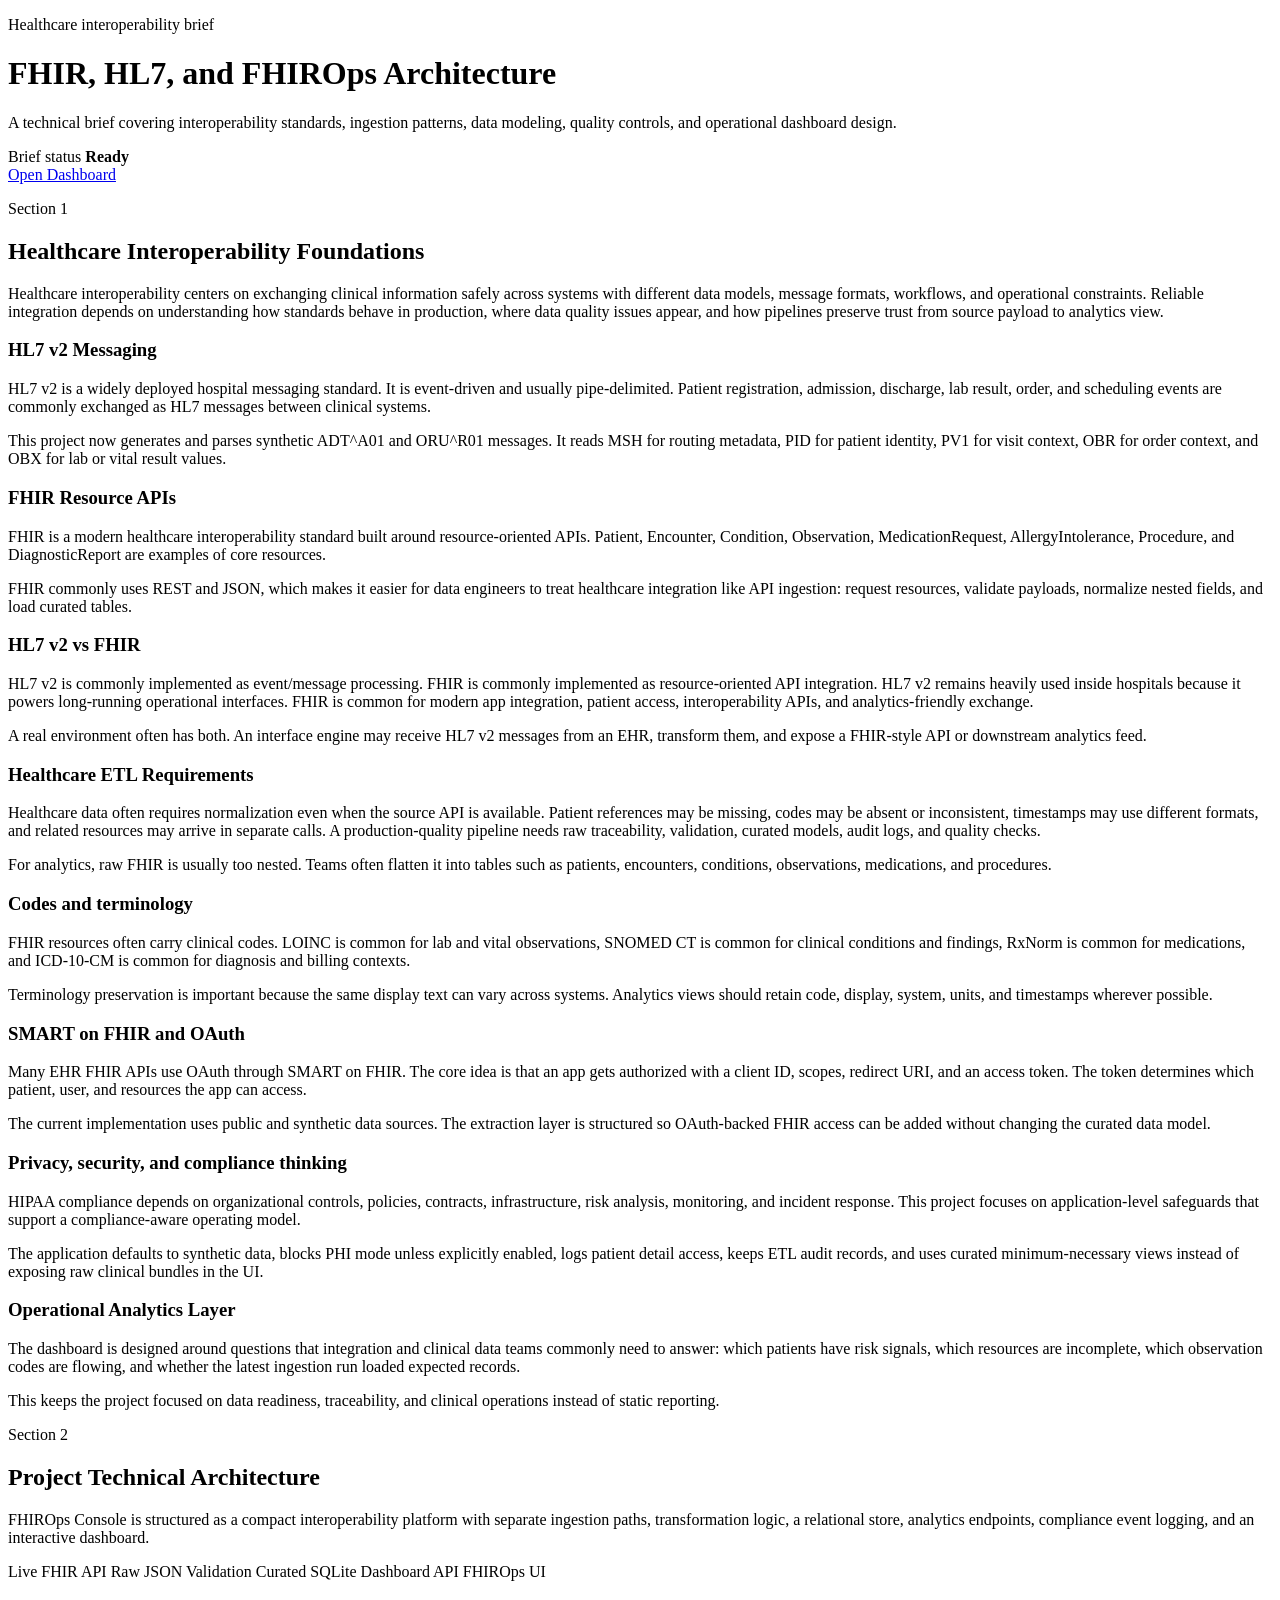
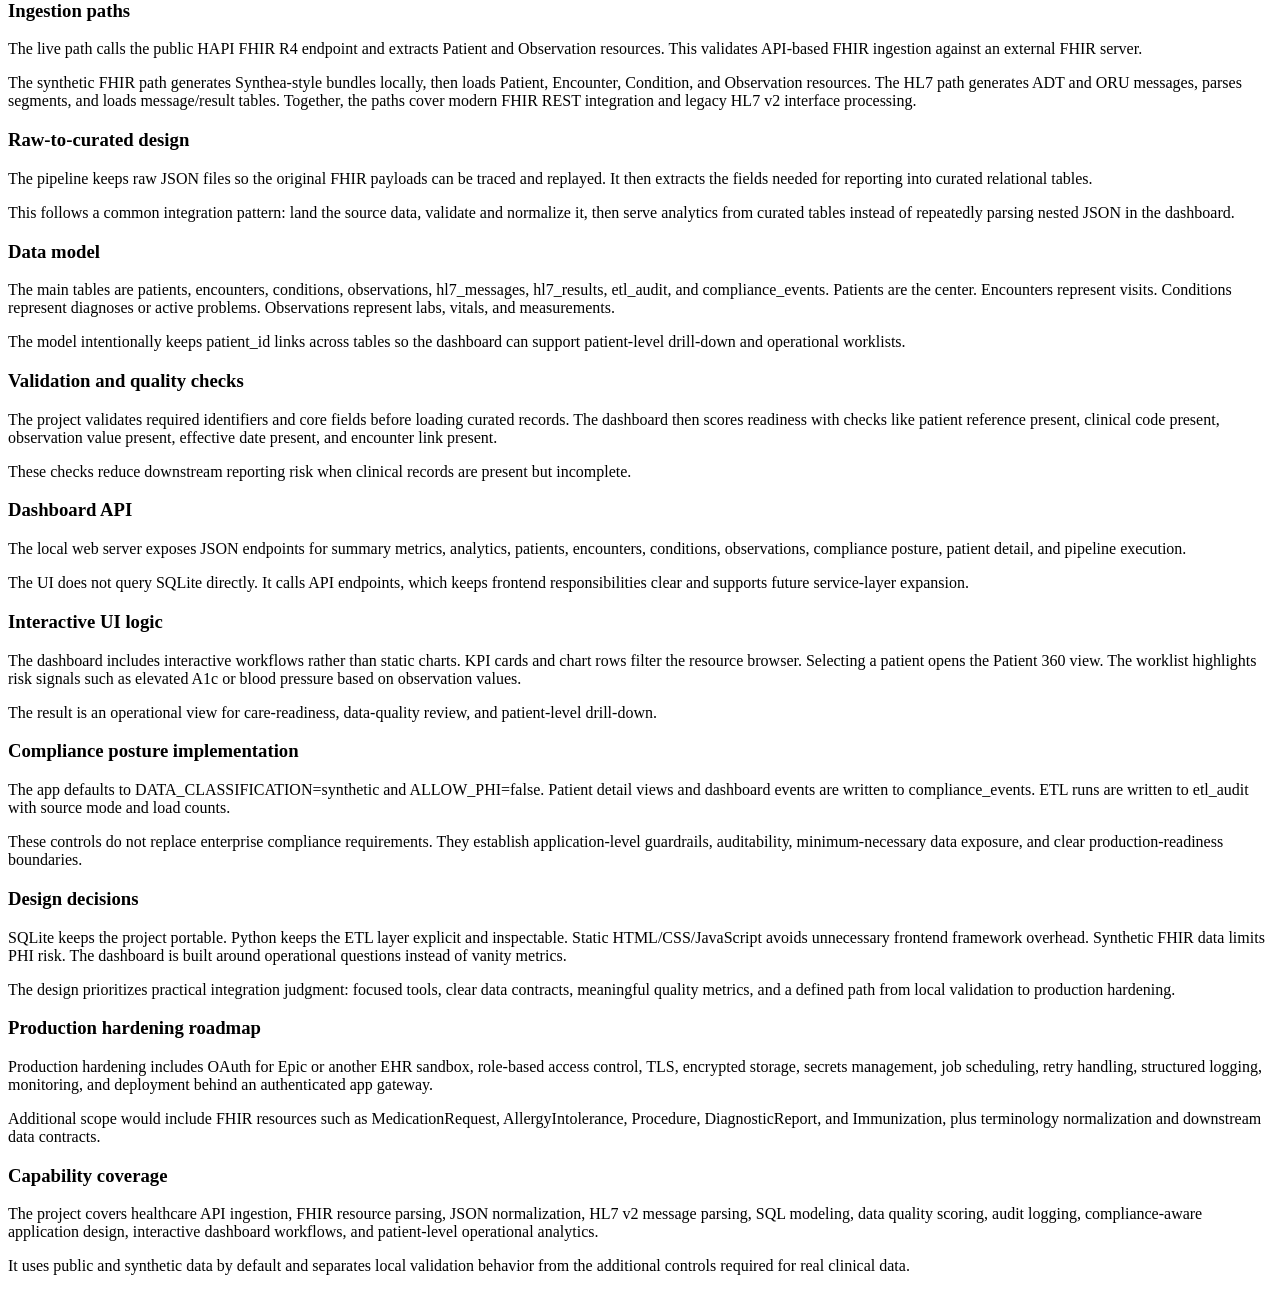
==== web/knowledge.html @ 80aa04ee "Prepare FHIROps Console for deployment" ====
<!doctype html>
<html lang="en">
  <head>
    <meta charset="utf-8">
    <meta name="viewport" content="width=device-width, initial-scale=1">
    <title>FHIROps Knowledge Brief</title>
    <link rel="stylesheet" href="/styles.css">
  </head>
  <body>
    <header class="app-header brief-header">
      <div class="header-copy">
        <p class="eyebrow">Healthcare interoperability brief</p>
        <h1>FHIR, HL7, and FHIROps Architecture</h1>
        <p class="subhead">A technical brief covering interoperability standards, ingestion patterns, data modeling, quality controls, and operational dashboard design.</p>
      </div>
      <div class="header-panel">
        <div class="system-health">
          <span class="pulse-dot"></span>
          <div>
            <span class="label">Brief status</span>
            <strong>Ready</strong>
          </div>
        </div>
        <div class="header-actions">
          <a class="nav-link primary-link" href="/">Open Dashboard</a>
        </div>
      </div>
    </header>

    <main class="brief-main">
      <section class="brief-section">
        <div class="brief-title">
          <p class="eyebrow">Section 1</p>
          <h2>Healthcare Interoperability Foundations</h2>
          <p>Healthcare interoperability centers on exchanging clinical information safely across systems with different data models, message formats, workflows, and operational constraints. Reliable integration depends on understanding how standards behave in production, where data quality issues appear, and how pipelines preserve trust from source payload to analytics view.</p>
        </div>

        <div class="brief-grid">
          <article class="brief-card">
            <h3>HL7 v2 Messaging</h3>
            <p>HL7 v2 is a widely deployed hospital messaging standard. It is event-driven and usually pipe-delimited. Patient registration, admission, discharge, lab result, order, and scheduling events are commonly exchanged as HL7 messages between clinical systems.</p>
            <p>This project now generates and parses synthetic ADT^A01 and ORU^R01 messages. It reads MSH for routing metadata, PID for patient identity, PV1 for visit context, OBR for order context, and OBX for lab or vital result values.</p>
          </article>

          <article class="brief-card">
            <h3>FHIR Resource APIs</h3>
            <p>FHIR is a modern healthcare interoperability standard built around resource-oriented APIs. Patient, Encounter, Condition, Observation, MedicationRequest, AllergyIntolerance, Procedure, and DiagnosticReport are examples of core resources.</p>
            <p>FHIR commonly uses REST and JSON, which makes it easier for data engineers to treat healthcare integration like API ingestion: request resources, validate payloads, normalize nested fields, and load curated tables.</p>
          </article>

          <article class="brief-card">
            <h3>HL7 v2 vs FHIR</h3>
            <p>HL7 v2 is commonly implemented as event/message processing. FHIR is commonly implemented as resource-oriented API integration. HL7 v2 remains heavily used inside hospitals because it powers long-running operational interfaces. FHIR is common for modern app integration, patient access, interoperability APIs, and analytics-friendly exchange.</p>
            <p>A real environment often has both. An interface engine may receive HL7 v2 messages from an EHR, transform them, and expose a FHIR-style API or downstream analytics feed.</p>
          </article>

          <article class="brief-card">
            <h3>Healthcare ETL Requirements</h3>
            <p>Healthcare data often requires normalization even when the source API is available. Patient references may be missing, codes may be absent or inconsistent, timestamps may use different formats, and related resources may arrive in separate calls. A production-quality pipeline needs raw traceability, validation, curated models, audit logs, and quality checks.</p>
            <p>For analytics, raw FHIR is usually too nested. Teams often flatten it into tables such as patients, encounters, conditions, observations, medications, and procedures.</p>
          </article>

          <article class="brief-card">
            <h3>Codes and terminology</h3>
            <p>FHIR resources often carry clinical codes. LOINC is common for lab and vital observations, SNOMED CT is common for clinical conditions and findings, RxNorm is common for medications, and ICD-10-CM is common for diagnosis and billing contexts.</p>
            <p>Terminology preservation is important because the same display text can vary across systems. Analytics views should retain code, display, system, units, and timestamps wherever possible.</p>
          </article>

          <article class="brief-card">
            <h3>SMART on FHIR and OAuth</h3>
            <p>Many EHR FHIR APIs use OAuth through SMART on FHIR. The core idea is that an app gets authorized with a client ID, scopes, redirect URI, and an access token. The token determines which patient, user, and resources the app can access.</p>
            <p>The current implementation uses public and synthetic data sources. The extraction layer is structured so OAuth-backed FHIR access can be added without changing the curated data model.</p>
          </article>

          <article class="brief-card">
            <h3>Privacy, security, and compliance thinking</h3>
            <p>HIPAA compliance depends on organizational controls, policies, contracts, infrastructure, risk analysis, monitoring, and incident response. This project focuses on application-level safeguards that support a compliance-aware operating model.</p>
            <p>The application defaults to synthetic data, blocks PHI mode unless explicitly enabled, logs patient detail access, keeps ETL audit records, and uses curated minimum-necessary views instead of exposing raw clinical bundles in the UI.</p>
          </article>

          <article class="brief-card">
            <h3>Operational Analytics Layer</h3>
            <p>The dashboard is designed around questions that integration and clinical data teams commonly need to answer: which patients have risk signals, which resources are incomplete, which observation codes are flowing, and whether the latest ingestion run loaded expected records.</p>
            <p>This keeps the project focused on data readiness, traceability, and clinical operations instead of static reporting.</p>
          </article>
        </div>
      </section>

      <section class="brief-section">
        <div class="brief-title">
          <p class="eyebrow">Section 2</p>
          <h2>Project Technical Architecture</h2>
          <p>FHIROps Console is structured as a compact interoperability platform with separate ingestion paths, transformation logic, a relational store, analytics endpoints, compliance event logging, and an interactive dashboard.</p>
        </div>

        <div class="architecture-flow">
          <span>Live FHIR API</span>
          <i></i>
          <span>Raw JSON</span>
          <i></i>
          <span>Validation</span>
          <i></i>
          <span>Curated SQLite</span>
          <i></i>
          <span>Dashboard API</span>
          <i></i>
          <span>FHIROps UI</span>
        </div>

        <div class="brief-grid">
          <article class="brief-card">
            <h3>Ingestion paths</h3>
            <p>The live path calls the public HAPI FHIR R4 endpoint and extracts Patient and Observation resources. This validates API-based FHIR ingestion against an external FHIR server.</p>
            <p>The synthetic FHIR path generates Synthea-style bundles locally, then loads Patient, Encounter, Condition, and Observation resources. The HL7 path generates ADT and ORU messages, parses segments, and loads message/result tables. Together, the paths cover modern FHIR REST integration and legacy HL7 v2 interface processing.</p>
          </article>

          <article class="brief-card">
            <h3>Raw-to-curated design</h3>
            <p>The pipeline keeps raw JSON files so the original FHIR payloads can be traced and replayed. It then extracts the fields needed for reporting into curated relational tables.</p>
            <p>This follows a common integration pattern: land the source data, validate and normalize it, then serve analytics from curated tables instead of repeatedly parsing nested JSON in the dashboard.</p>
          </article>

          <article class="brief-card">
            <h3>Data model</h3>
            <p>The main tables are patients, encounters, conditions, observations, hl7_messages, hl7_results, etl_audit, and compliance_events. Patients are the center. Encounters represent visits. Conditions represent diagnoses or active problems. Observations represent labs, vitals, and measurements.</p>
            <p>The model intentionally keeps patient_id links across tables so the dashboard can support patient-level drill-down and operational worklists.</p>
          </article>

          <article class="brief-card">
            <h3>Validation and quality checks</h3>
            <p>The project validates required identifiers and core fields before loading curated records. The dashboard then scores readiness with checks like patient reference present, clinical code present, observation value present, effective date present, and encounter link present.</p>
            <p>These checks reduce downstream reporting risk when clinical records are present but incomplete.</p>
          </article>

          <article class="brief-card">
            <h3>Dashboard API</h3>
            <p>The local web server exposes JSON endpoints for summary metrics, analytics, patients, encounters, conditions, observations, compliance posture, patient detail, and pipeline execution.</p>
            <p>The UI does not query SQLite directly. It calls API endpoints, which keeps frontend responsibilities clear and supports future service-layer expansion.</p>
          </article>

          <article class="brief-card">
            <h3>Interactive UI logic</h3>
            <p>The dashboard includes interactive workflows rather than static charts. KPI cards and chart rows filter the resource browser. Selecting a patient opens the Patient 360 view. The worklist highlights risk signals such as elevated A1c or blood pressure based on observation values.</p>
            <p>The result is an operational view for care-readiness, data-quality review, and patient-level drill-down.</p>
          </article>

          <article class="brief-card">
            <h3>Compliance posture implementation</h3>
            <p>The app defaults to DATA_CLASSIFICATION=synthetic and ALLOW_PHI=false. Patient detail views and dashboard events are written to compliance_events. ETL runs are written to etl_audit with source mode and load counts.</p>
            <p>These controls do not replace enterprise compliance requirements. They establish application-level guardrails, auditability, minimum-necessary data exposure, and clear production-readiness boundaries.</p>
          </article>

          <article class="brief-card">
            <h3>Design decisions</h3>
            <p>SQLite keeps the project portable. Python keeps the ETL layer explicit and inspectable. Static HTML/CSS/JavaScript avoids unnecessary frontend framework overhead. Synthetic FHIR data limits PHI risk. The dashboard is built around operational questions instead of vanity metrics.</p>
            <p>The design prioritizes practical integration judgment: focused tools, clear data contracts, meaningful quality metrics, and a defined path from local validation to production hardening.</p>
          </article>

          <article class="brief-card">
            <h3>Production hardening roadmap</h3>
            <p>Production hardening includes OAuth for Epic or another EHR sandbox, role-based access control, TLS, encrypted storage, secrets management, job scheduling, retry handling, structured logging, monitoring, and deployment behind an authenticated app gateway.</p>
            <p>Additional scope would include FHIR resources such as MedicationRequest, AllergyIntolerance, Procedure, DiagnosticReport, and Immunization, plus terminology normalization and downstream data contracts.</p>
          </article>

          <article class="brief-card">
            <h3>Capability coverage</h3>
            <p>The project covers healthcare API ingestion, FHIR resource parsing, JSON normalization, HL7 v2 message parsing, SQL modeling, data quality scoring, audit logging, compliance-aware application design, interactive dashboard workflows, and patient-level operational analytics.</p>
            <p>It uses public and synthetic data by default and separates local validation behavior from the additional controls required for real clinical data.</p>
          </article>
        </div>
      </section>
    </main>
  </body>
</html>
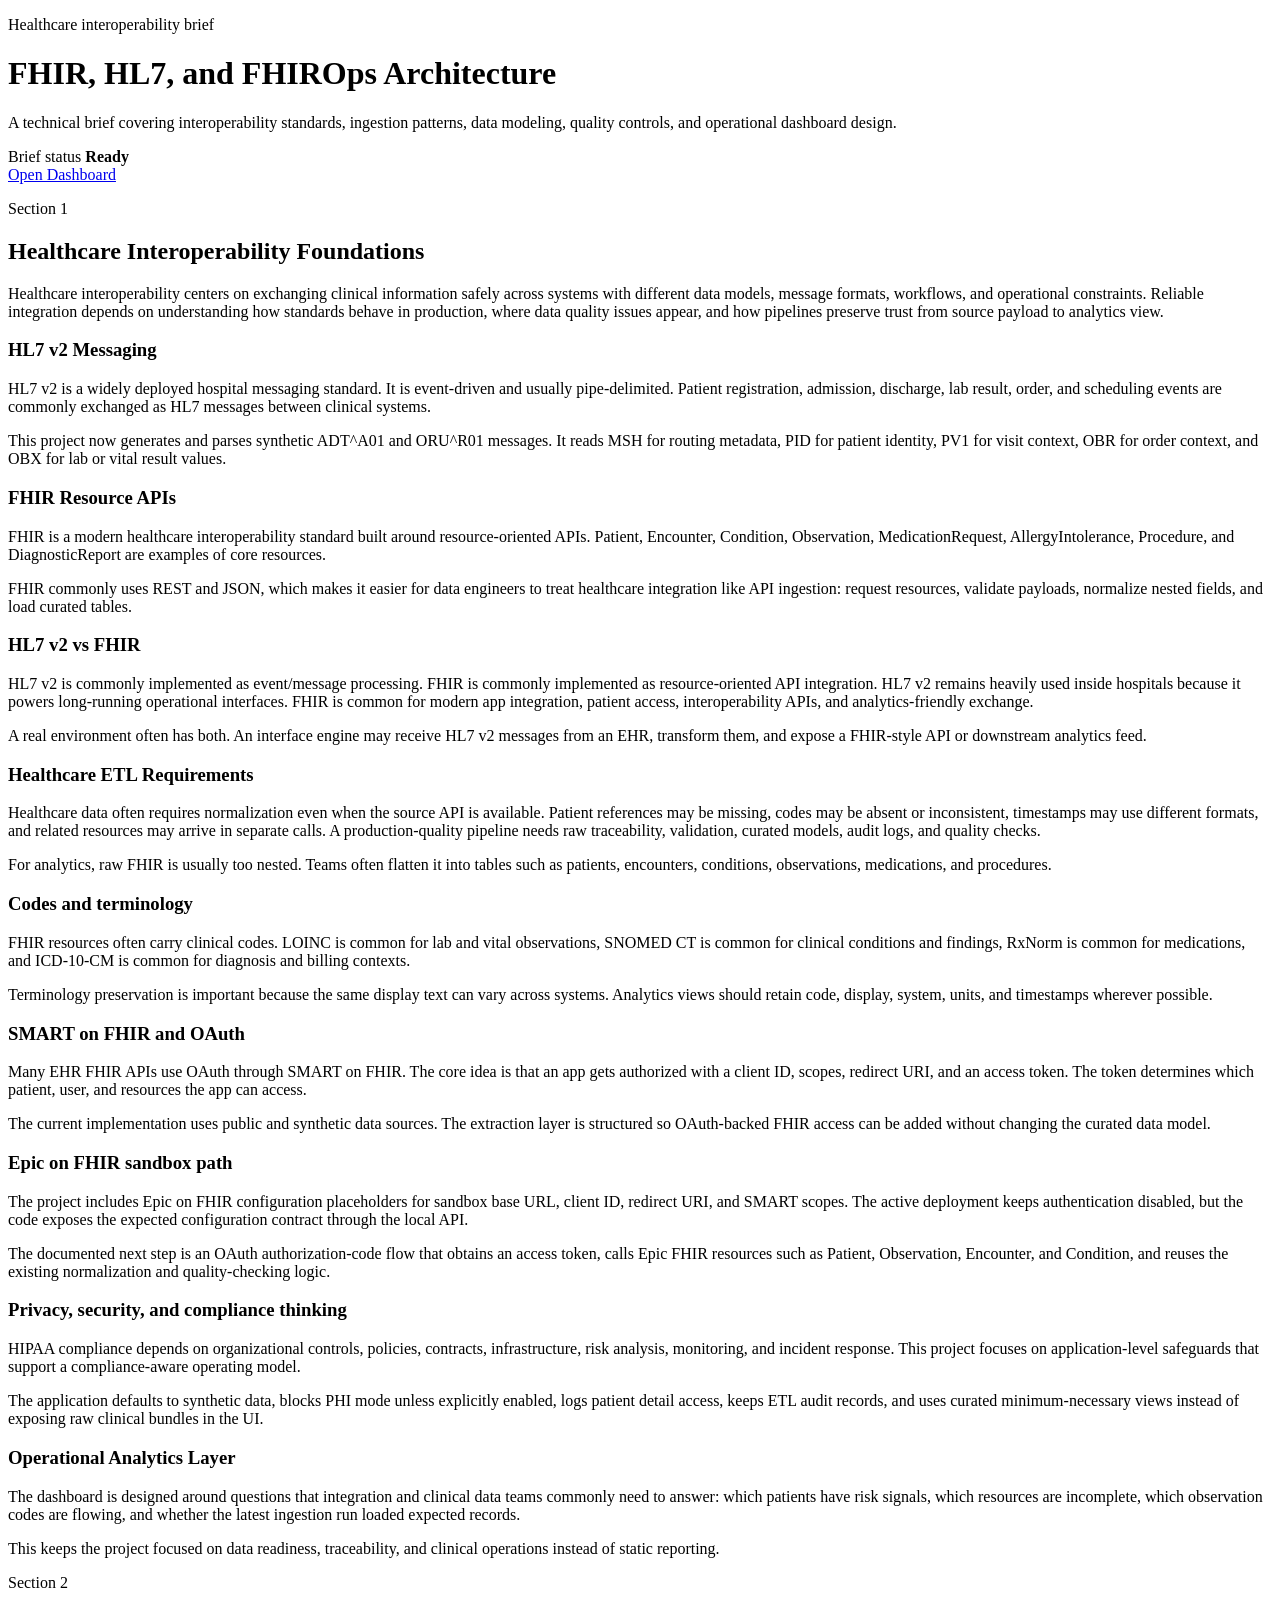
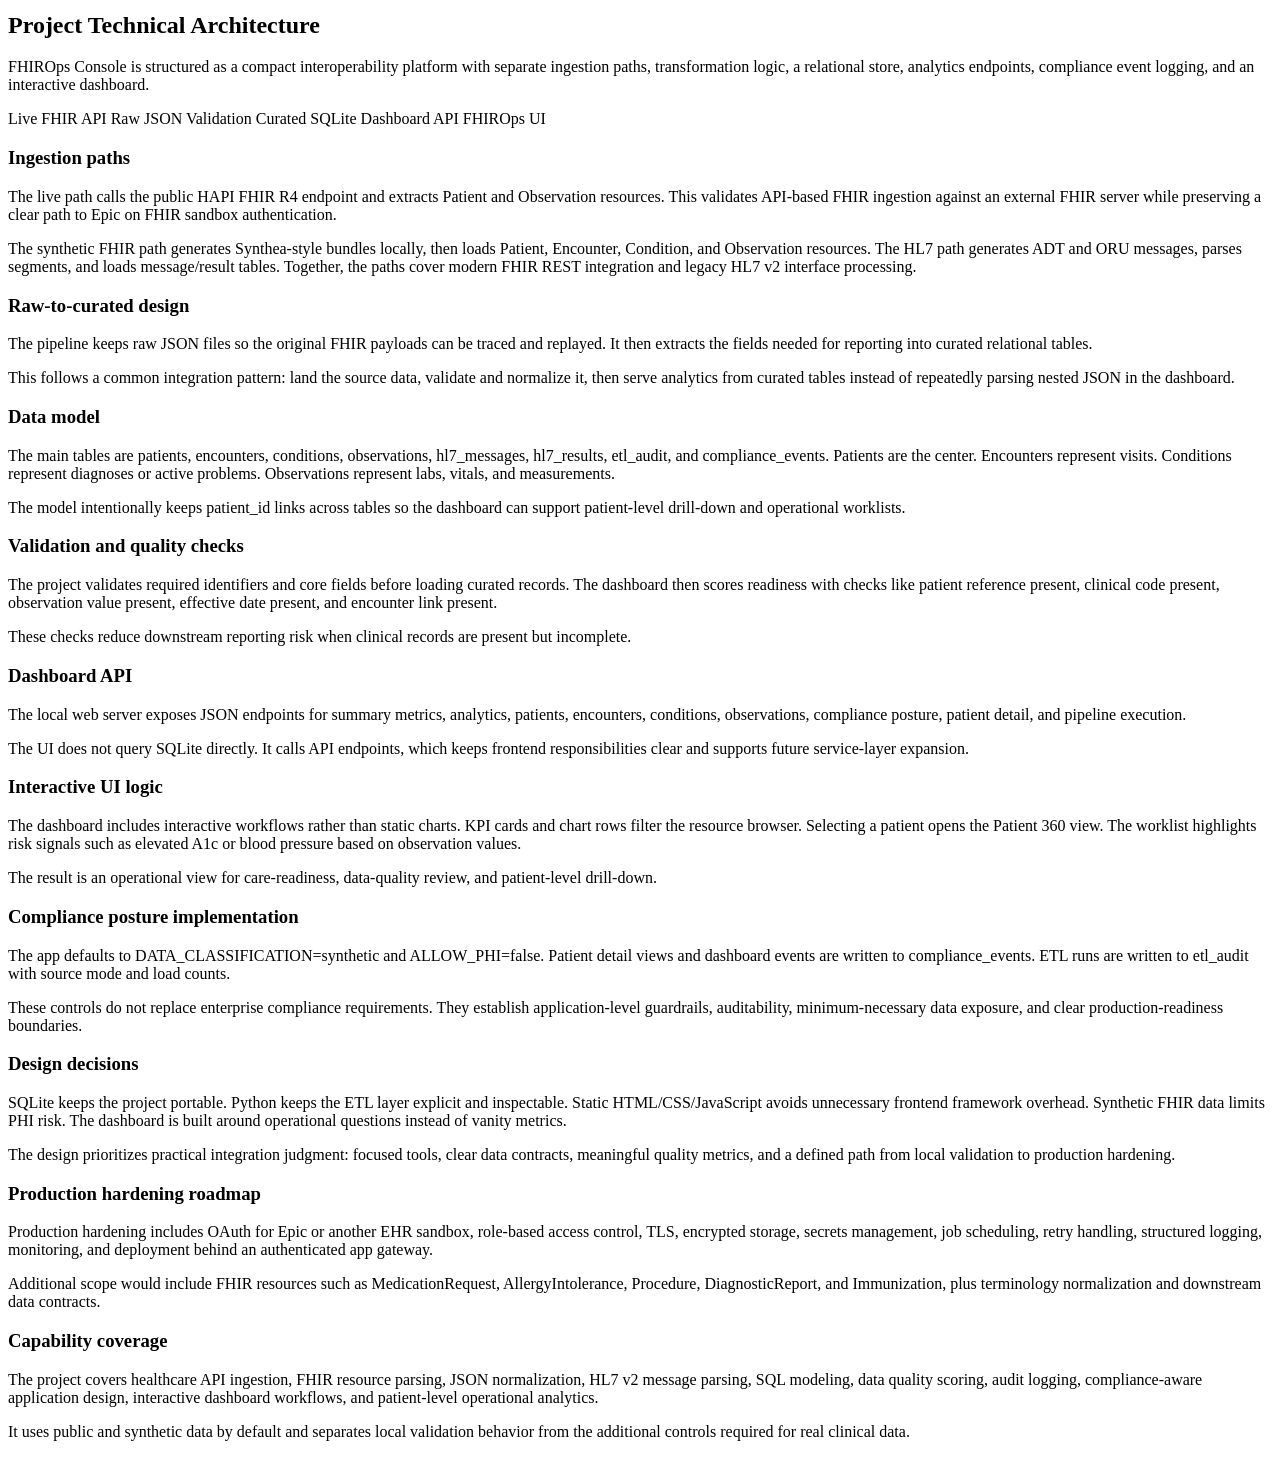
==== commit fb276859: "Add Epic on FHIR readiness" ====
--- a/web/knowledge.html
+++ b/web/knowledge.html
@@ -73,6 +73,12 @@
           </article>
 
           <article class="brief-card">
+            <h3>Epic on FHIR sandbox path</h3>
+            <p>The project includes Epic on FHIR configuration placeholders for sandbox base URL, client ID, redirect URI, and SMART scopes. The active deployment keeps authentication disabled, but the code exposes the expected configuration contract through the local API.</p>
+            <p>The documented next step is an OAuth authorization-code flow that obtains an access token, calls Epic FHIR resources such as Patient, Observation, Encounter, and Condition, and reuses the existing normalization and quality-checking logic.</p>
+          </article>
+
+          <article class="brief-card">
             <h3>Privacy, security, and compliance thinking</h3>
             <p>HIPAA compliance depends on organizational controls, policies, contracts, infrastructure, risk analysis, monitoring, and incident response. This project focuses on application-level safeguards that support a compliance-aware operating model.</p>
             <p>The application defaults to synthetic data, blocks PHI mode unless explicitly enabled, logs patient detail access, keeps ETL audit records, and uses curated minimum-necessary views instead of exposing raw clinical bundles in the UI.</p>
@@ -110,7 +116,7 @@
         <div class="brief-grid">
           <article class="brief-card">
             <h3>Ingestion paths</h3>
-            <p>The live path calls the public HAPI FHIR R4 endpoint and extracts Patient and Observation resources. This validates API-based FHIR ingestion against an external FHIR server.</p>
+            <p>The live path calls the public HAPI FHIR R4 endpoint and extracts Patient and Observation resources. This validates API-based FHIR ingestion against an external FHIR server while preserving a clear path to Epic on FHIR sandbox authentication.</p>
             <p>The synthetic FHIR path generates Synthea-style bundles locally, then loads Patient, Encounter, Condition, and Observation resources. The HL7 path generates ADT and ORU messages, parses segments, and loads message/result tables. Together, the paths cover modern FHIR REST integration and legacy HL7 v2 interface processing.</p>
           </article>
 
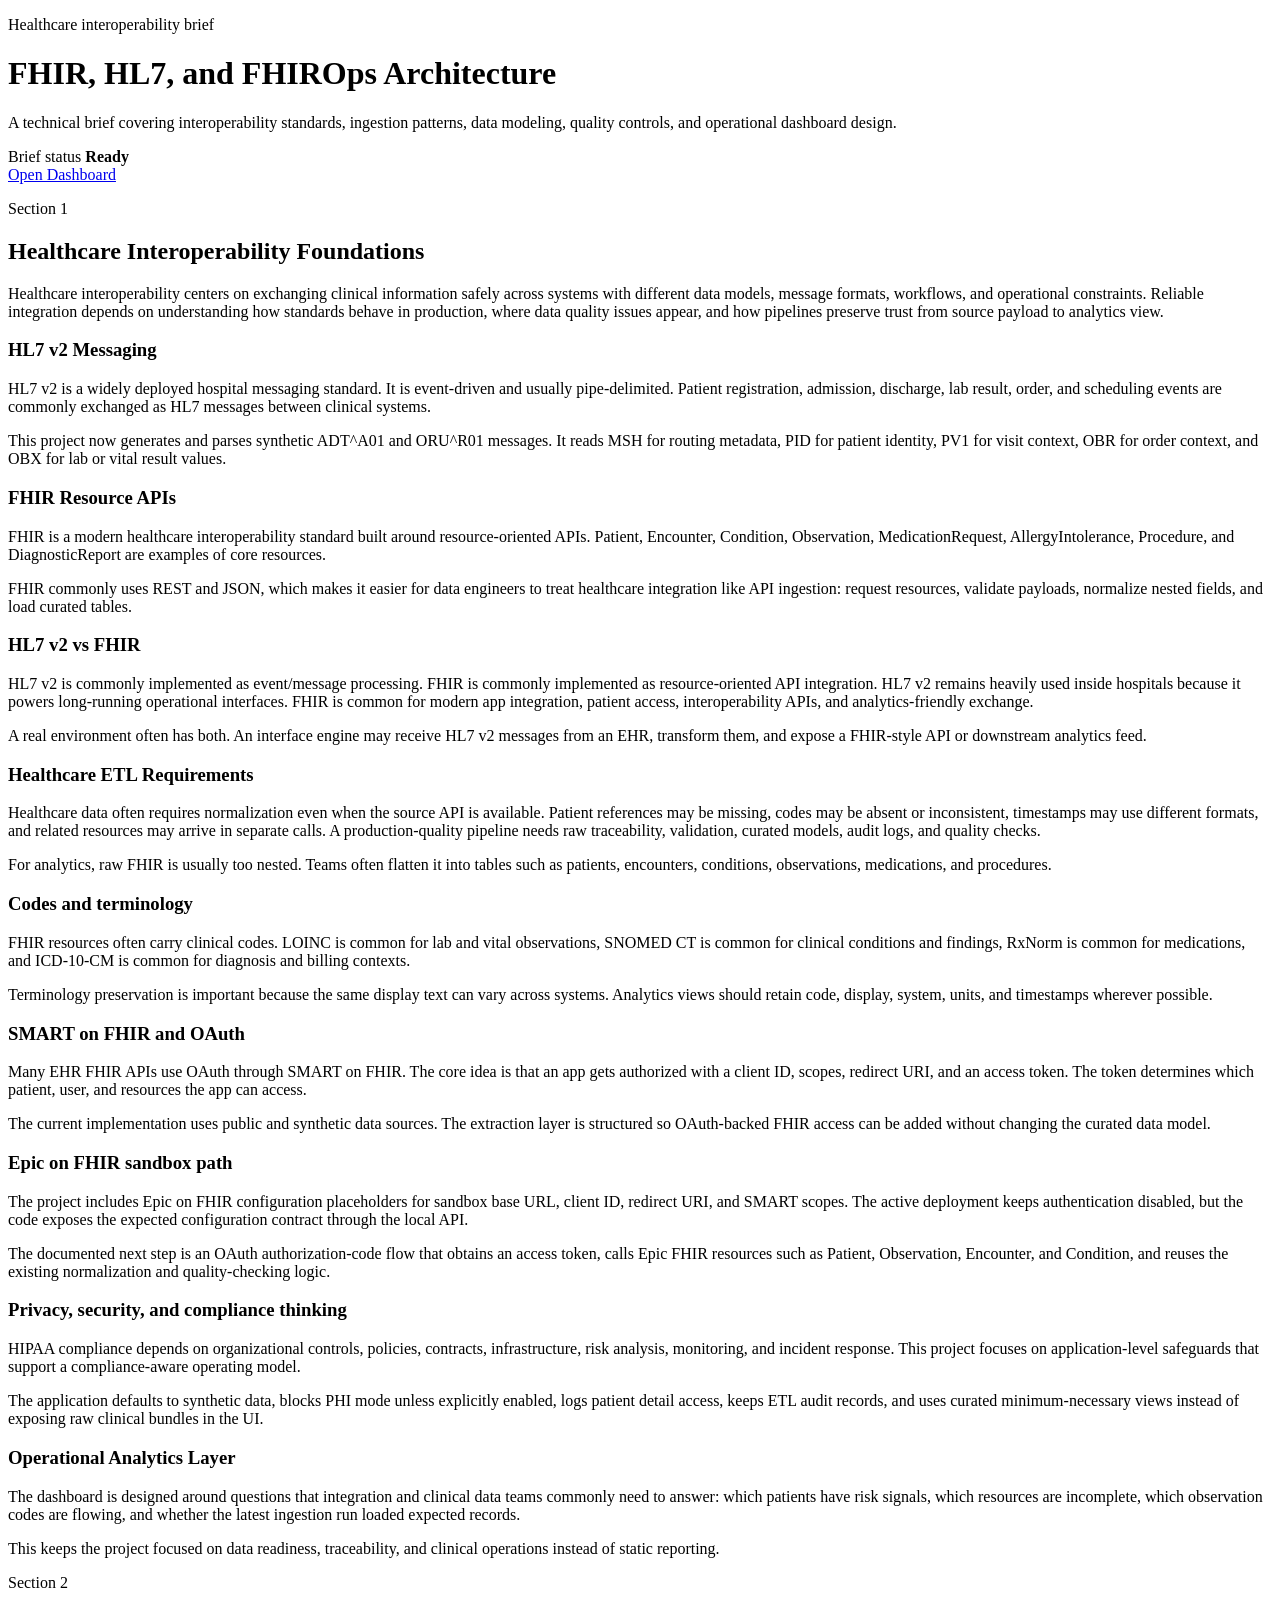
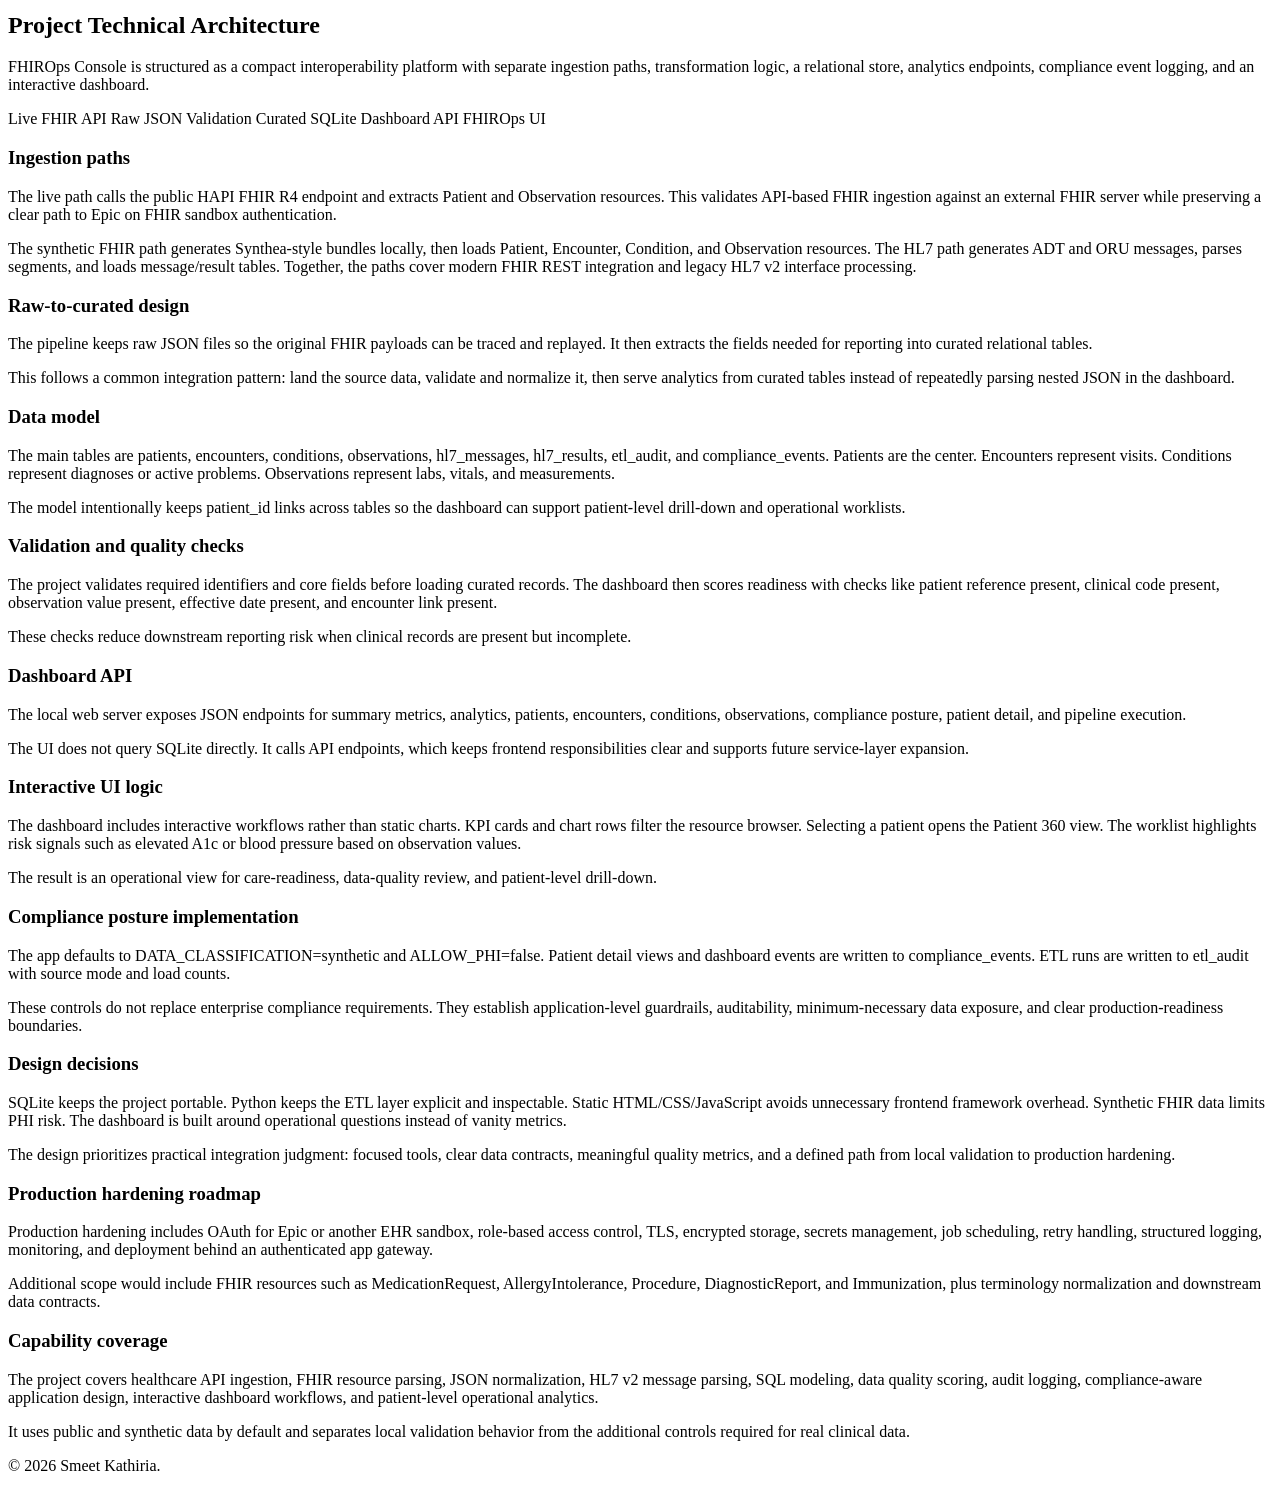
==== commit 6794450d: "Add license and site copyright" ====
--- a/web/knowledge.html
+++ b/web/knowledge.html
@@ -176,5 +176,8 @@
         </div>
       </section>
     </main>
+    <footer class="site-footer">
+      <p>© 2026 Smeet Kathiria.</p>
+    </footer>
   </body>
 </html>
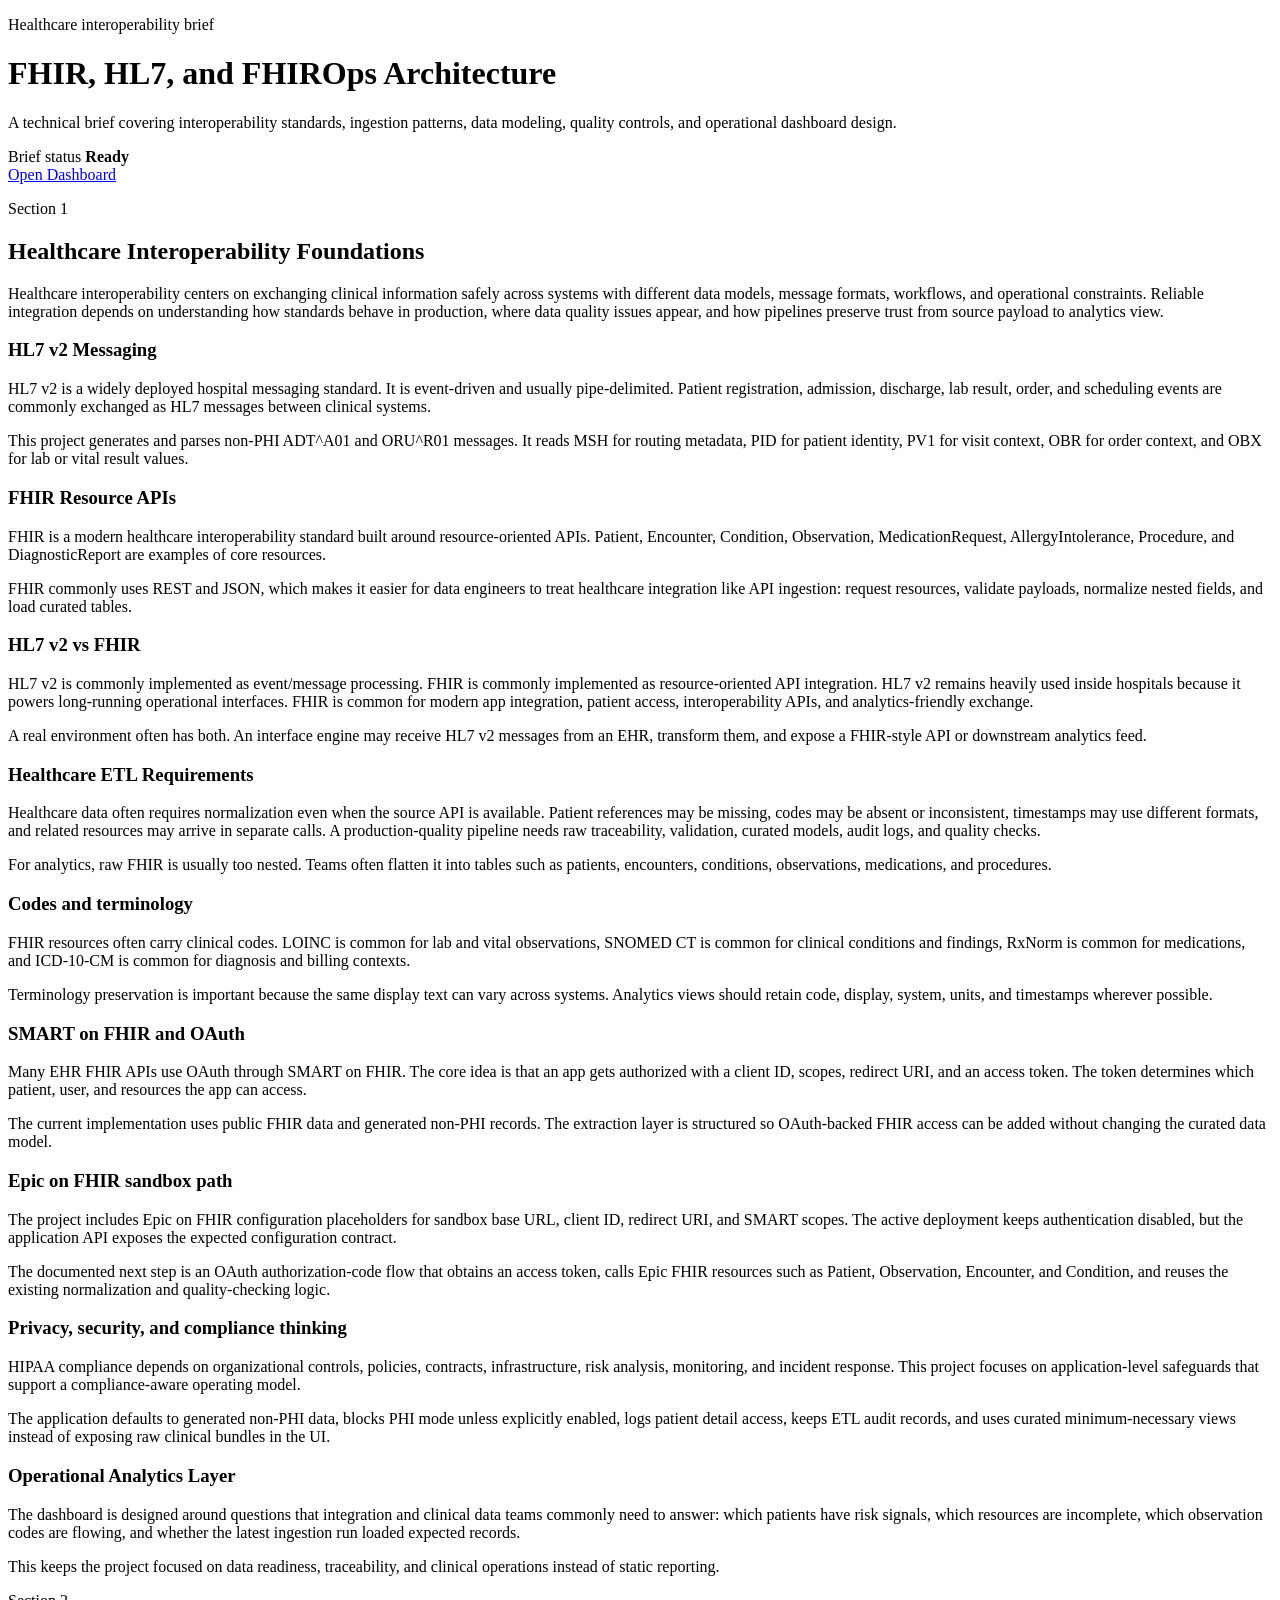
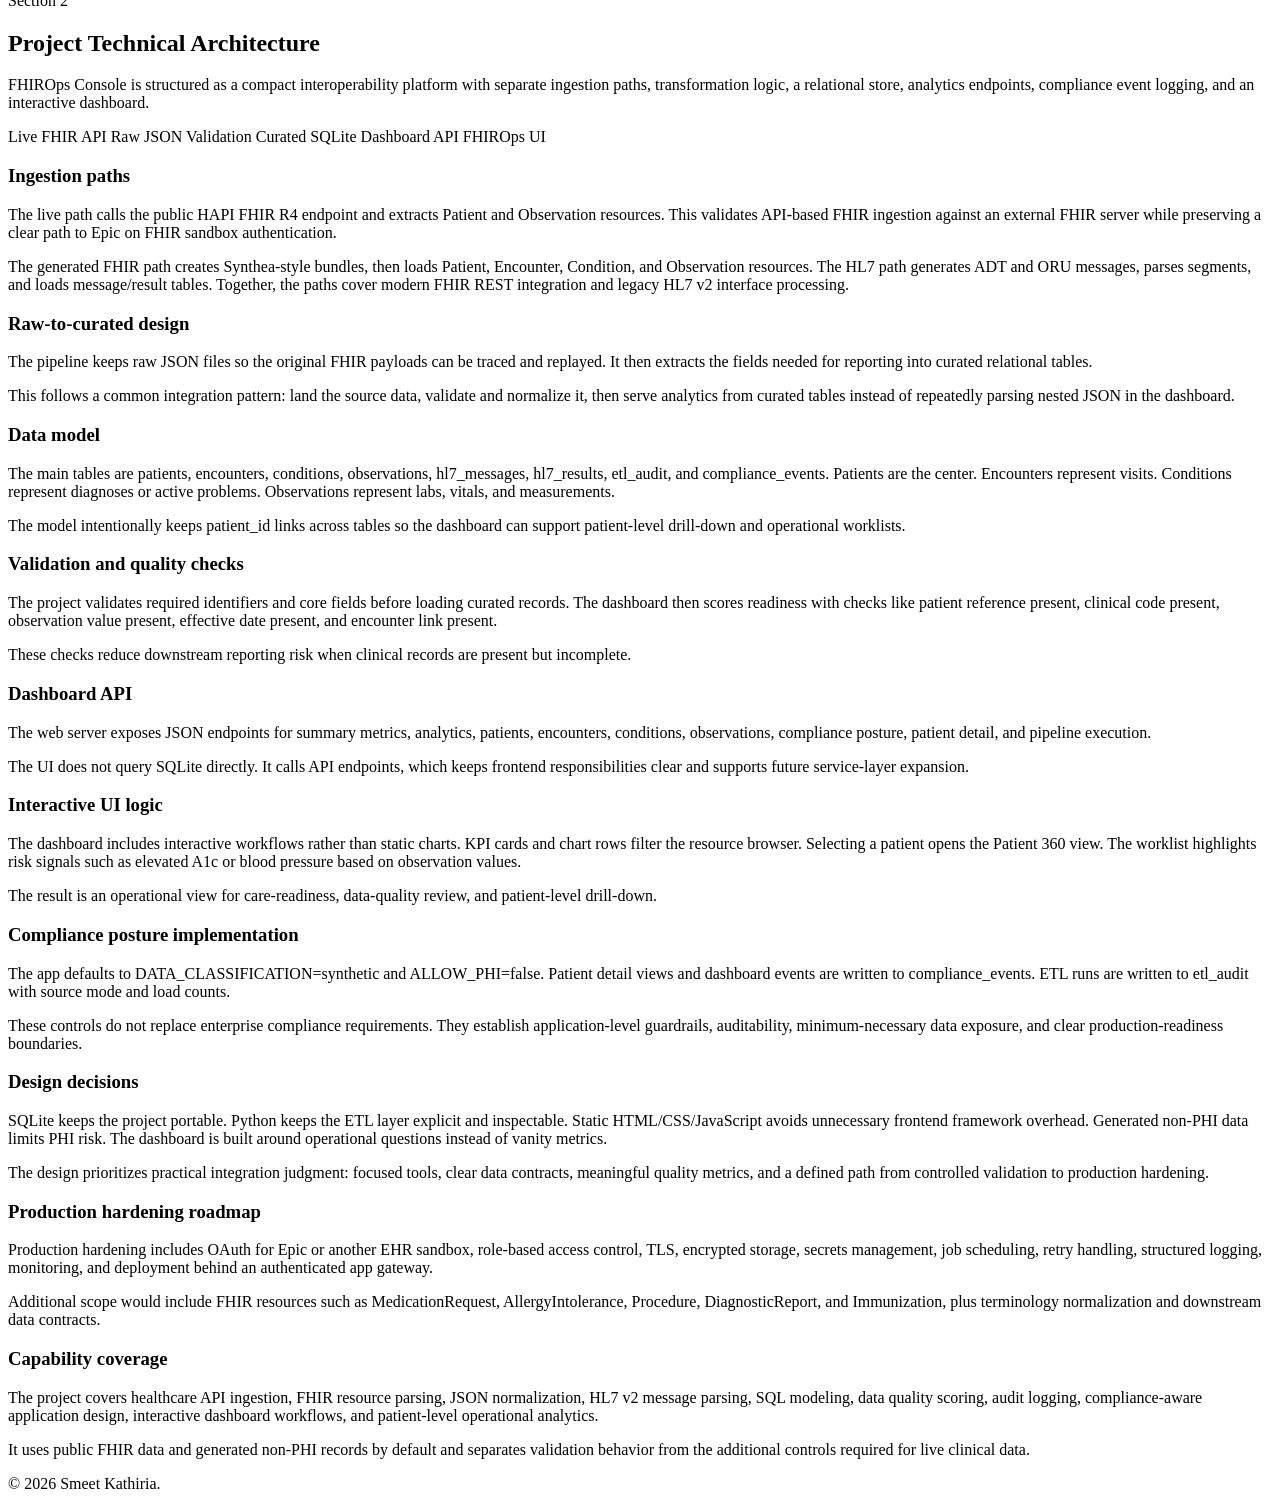
==== commit 006919ed: "Polish production-facing project wording" ====
--- a/web/knowledge.html
+++ b/web/knowledge.html
@@ -39,7 +39,7 @@
           <article class="brief-card">
             <h3>HL7 v2 Messaging</h3>
             <p>HL7 v2 is a widely deployed hospital messaging standard. It is event-driven and usually pipe-delimited. Patient registration, admission, discharge, lab result, order, and scheduling events are commonly exchanged as HL7 messages between clinical systems.</p>
-            <p>This project now generates and parses synthetic ADT^A01 and ORU^R01 messages. It reads MSH for routing metadata, PID for patient identity, PV1 for visit context, OBR for order context, and OBX for lab or vital result values.</p>
+            <p>This project generates and parses non-PHI ADT^A01 and ORU^R01 messages. It reads MSH for routing metadata, PID for patient identity, PV1 for visit context, OBR for order context, and OBX for lab or vital result values.</p>
           </article>
 
           <article class="brief-card">
@@ -69,19 +69,19 @@
           <article class="brief-card">
             <h3>SMART on FHIR and OAuth</h3>
             <p>Many EHR FHIR APIs use OAuth through SMART on FHIR. The core idea is that an app gets authorized with a client ID, scopes, redirect URI, and an access token. The token determines which patient, user, and resources the app can access.</p>
-            <p>The current implementation uses public and synthetic data sources. The extraction layer is structured so OAuth-backed FHIR access can be added without changing the curated data model.</p>
+            <p>The current implementation uses public FHIR data and generated non-PHI records. The extraction layer is structured so OAuth-backed FHIR access can be added without changing the curated data model.</p>
           </article>
 
           <article class="brief-card">
             <h3>Epic on FHIR sandbox path</h3>
-            <p>The project includes Epic on FHIR configuration placeholders for sandbox base URL, client ID, redirect URI, and SMART scopes. The active deployment keeps authentication disabled, but the code exposes the expected configuration contract through the local API.</p>
+            <p>The project includes Epic on FHIR configuration placeholders for sandbox base URL, client ID, redirect URI, and SMART scopes. The active deployment keeps authentication disabled, but the application API exposes the expected configuration contract.</p>
             <p>The documented next step is an OAuth authorization-code flow that obtains an access token, calls Epic FHIR resources such as Patient, Observation, Encounter, and Condition, and reuses the existing normalization and quality-checking logic.</p>
           </article>
 
           <article class="brief-card">
             <h3>Privacy, security, and compliance thinking</h3>
             <p>HIPAA compliance depends on organizational controls, policies, contracts, infrastructure, risk analysis, monitoring, and incident response. This project focuses on application-level safeguards that support a compliance-aware operating model.</p>
-            <p>The application defaults to synthetic data, blocks PHI mode unless explicitly enabled, logs patient detail access, keeps ETL audit records, and uses curated minimum-necessary views instead of exposing raw clinical bundles in the UI.</p>
+            <p>The application defaults to generated non-PHI data, blocks PHI mode unless explicitly enabled, logs patient detail access, keeps ETL audit records, and uses curated minimum-necessary views instead of exposing raw clinical bundles in the UI.</p>
           </article>
 
           <article class="brief-card">
@@ -117,7 +117,7 @@
           <article class="brief-card">
             <h3>Ingestion paths</h3>
             <p>The live path calls the public HAPI FHIR R4 endpoint and extracts Patient and Observation resources. This validates API-based FHIR ingestion against an external FHIR server while preserving a clear path to Epic on FHIR sandbox authentication.</p>
-            <p>The synthetic FHIR path generates Synthea-style bundles locally, then loads Patient, Encounter, Condition, and Observation resources. The HL7 path generates ADT and ORU messages, parses segments, and loads message/result tables. Together, the paths cover modern FHIR REST integration and legacy HL7 v2 interface processing.</p>
+            <p>The generated FHIR path creates Synthea-style bundles, then loads Patient, Encounter, Condition, and Observation resources. The HL7 path generates ADT and ORU messages, parses segments, and loads message/result tables. Together, the paths cover modern FHIR REST integration and legacy HL7 v2 interface processing.</p>
           </article>
 
           <article class="brief-card">
@@ -140,7 +140,7 @@
 
           <article class="brief-card">
             <h3>Dashboard API</h3>
-            <p>The local web server exposes JSON endpoints for summary metrics, analytics, patients, encounters, conditions, observations, compliance posture, patient detail, and pipeline execution.</p>
+            <p>The web server exposes JSON endpoints for summary metrics, analytics, patients, encounters, conditions, observations, compliance posture, patient detail, and pipeline execution.</p>
             <p>The UI does not query SQLite directly. It calls API endpoints, which keeps frontend responsibilities clear and supports future service-layer expansion.</p>
           </article>
 
@@ -158,8 +158,8 @@
 
           <article class="brief-card">
             <h3>Design decisions</h3>
-            <p>SQLite keeps the project portable. Python keeps the ETL layer explicit and inspectable. Static HTML/CSS/JavaScript avoids unnecessary frontend framework overhead. Synthetic FHIR data limits PHI risk. The dashboard is built around operational questions instead of vanity metrics.</p>
-            <p>The design prioritizes practical integration judgment: focused tools, clear data contracts, meaningful quality metrics, and a defined path from local validation to production hardening.</p>
+            <p>SQLite keeps the project portable. Python keeps the ETL layer explicit and inspectable. Static HTML/CSS/JavaScript avoids unnecessary frontend framework overhead. Generated non-PHI data limits PHI risk. The dashboard is built around operational questions instead of vanity metrics.</p>
+            <p>The design prioritizes practical integration judgment: focused tools, clear data contracts, meaningful quality metrics, and a defined path from controlled validation to production hardening.</p>
           </article>
 
           <article class="brief-card">
@@ -171,7 +171,7 @@
           <article class="brief-card">
             <h3>Capability coverage</h3>
             <p>The project covers healthcare API ingestion, FHIR resource parsing, JSON normalization, HL7 v2 message parsing, SQL modeling, data quality scoring, audit logging, compliance-aware application design, interactive dashboard workflows, and patient-level operational analytics.</p>
-            <p>It uses public and synthetic data by default and separates local validation behavior from the additional controls required for real clinical data.</p>
+            <p>It uses public FHIR data and generated non-PHI records by default and separates validation behavior from the additional controls required for live clinical data.</p>
           </article>
         </div>
       </section>
